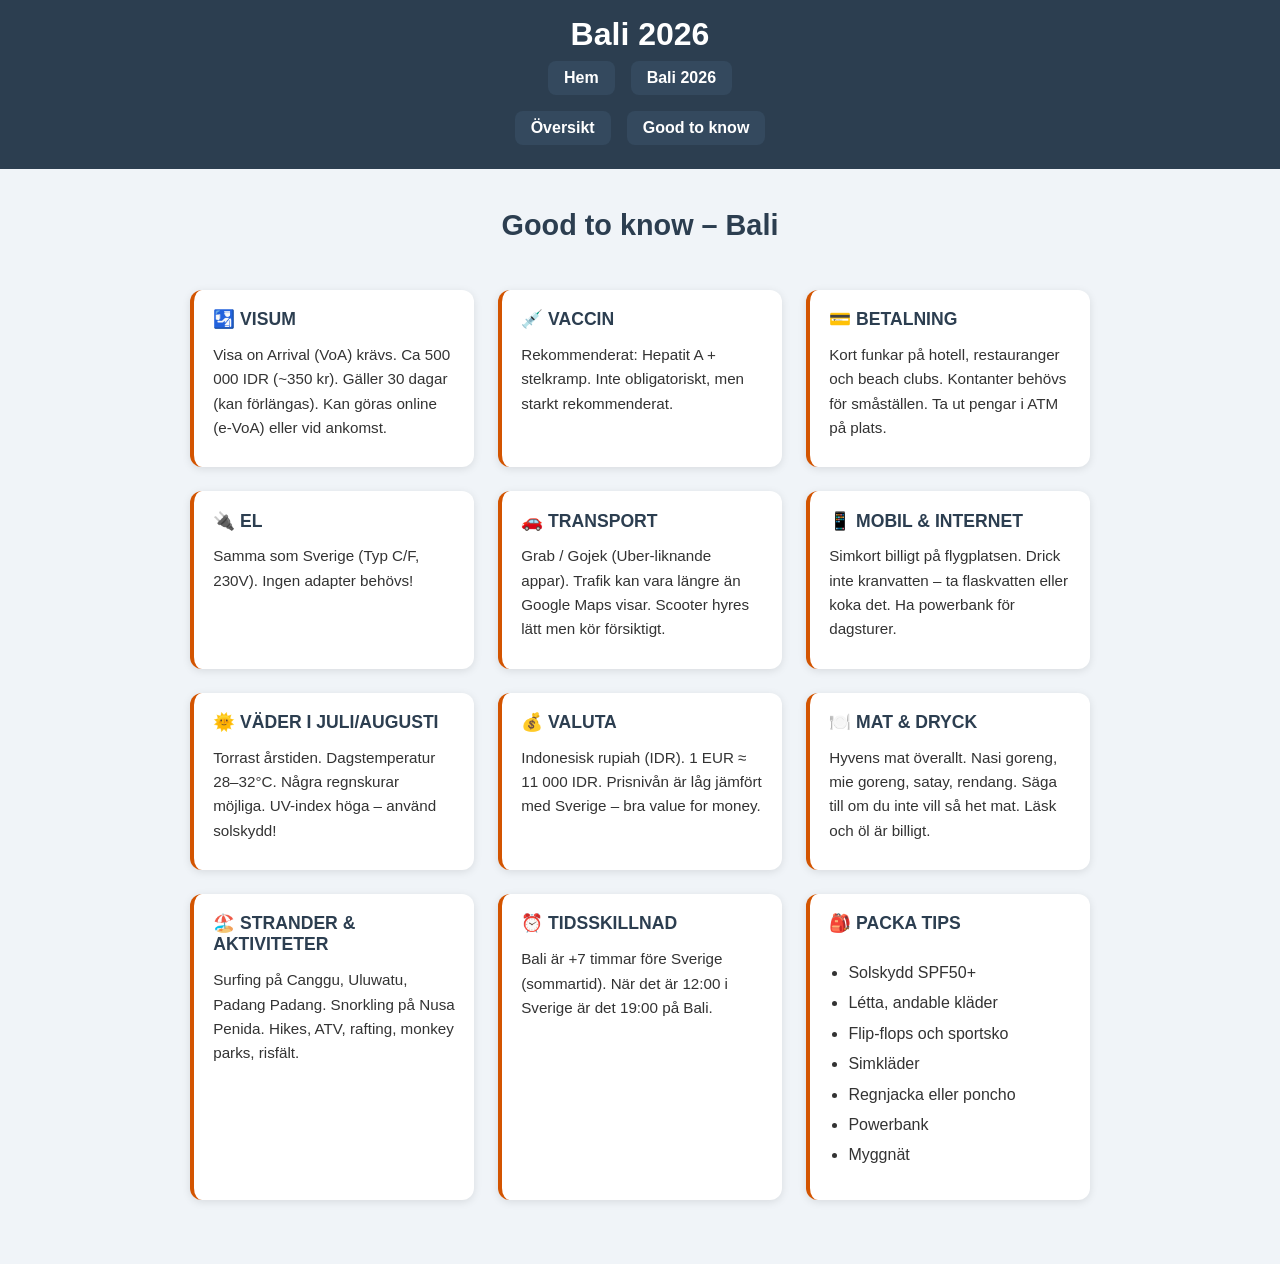
==== bali-info.html @ 6c1c3454 "add detaljer" ====
<!DOCTYPE html>
<html lang="sv">
<head>
  <meta charset="UTF-8" />
  <title>Good to know – Bali</title>
  <link rel="stylesheet" href="style.css" />
  <meta name="viewport" content="width=device-width, initial-scale=1.0" />
</head>
<body>
  <header>
    <h1>Bali 2026</h1>
    <nav>
      <a href="index.html">Hem</a>
      <a href="bali.html">Bali 2026</a>
    </nav>
    <nav class="subnav">
      <a href="bali.html">Översikt</a>
      <a href="bali-info.html">Good to know</a>
    </nav>
  </header>

  <main>
    <h2>Good to know – Bali</h2>

    <div class="facts-grid">
      <div class="fact-card">
        <h3>🛂 VISUM</h3>
        <p>Visa on Arrival (VoA) krävs. Ca 500 000 IDR (~350 kr). Gäller 30 dagar (kan förlängas). Kan göras online (e-VoA) eller vid ankomst.</p>
      </div>

      <div class="fact-card">
        <h3>💉 VACCIN</h3>
        <p>Rekommenderat: Hepatit A + stelkramp. Inte obligatoriskt, men starkt rekommenderat.</p>
      </div>

      <div class="fact-card">
        <h3>💳 BETALNING</h3>
        <p>Kort funkar på hotell, restauranger och beach clubs. Kontanter behövs för småställen. Ta ut pengar i ATM på plats.</p>
      </div>

      <div class="fact-card">
        <h3>🔌 EL</h3>
        <p>Samma som Sverige (Typ C/F, 230V). Ingen adapter behövs!</p>
      </div>

      <div class="fact-card">
        <h3>🚗 TRANSPORT</h3>
        <p>Grab / Gojek (Uber-liknande appar). Trafik kan vara längre än Google Maps visar. Scooter hyres lätt men kör försiktigt.</p>
      </div>

      <div class="fact-card">
        <h3>📱 MOBIL & INTERNET</h3>
        <p>Simkort billigt på flygplatsen. Drick inte kranvatten – ta flaskvatten eller koka det. Ha powerbank för dagsturer.</p>
      </div>

      <div class="fact-card">
        <h3>🌞 VÄDER I JULI/AUGUSTI</h3>
        <p>Torrast årstiden. Dagstemperatur 28–32°C. Några regnskurar möjliga. UV-index höga – använd solskydd!</p>
      </div>

      <div class="fact-card">
        <h3>💰 VALUTA</h3>
        <p>Indonesisk rupiah (IDR). 1 EUR ≈ 11 000 IDR. Prisnivån är låg jämfört med Sverige – bra value for money.</p>
      </div>

      <div class="fact-card">
        <h3>🍽️ MAT & DRYCK</h3>
        <p>Hyvens mat överallt. Nasi goreng, mie goreng, satay, rendang. Säga till om du inte vill så het mat. Läsk och öl är billigt.</p>
      </div>

      <div class="fact-card">
        <h3>🏖️ STRANDER & AKTIVITETER</h3>
        <p>Surfing på Canggu, Uluwatu, Padang Padang. Snorkling på Nusa Penida. Hikes, ATV, rafting, monkey parks, risfält.</p>
      </div>

      <div class="fact-card">
        <h3>⏰ TIDSSKILLNAD</h3>
        <p>Bali är +7 timmar före Sverige (sommartid). När det är 12:00 i Sverige är det 19:00 på Bali.</p>
      </div>

      <div class="fact-card">
        <h3>🎒 PACKA TIPS</h3>
        <ul style="margin: 0.5rem 0; padding-left: 1.2rem;">
          <li>Solskydd SPF50+</li>
          <li>Létta, andable kläder</li>
          <li>Flip-flops och sportsko</li>
          <li>Simkläder</li>
          <li>Regnjacka eller poncho</li>
          <li>Powerbank</li>
          <li>Myggnät</li>
        </ul>
      </div>
    </div>
  </main>
</body>
</html>
---- style.css ----
/* === Grundläggande styling === */
body {
    margin: 0;
    font-family: 'Segoe UI', sans-serif;
    background-color: #f0f4f8;
    color: #333;
}

/* === Header & navigation === */
header {
    position: sticky;
    top: 0;
    z-index: 1000;
    background-color: #2c3e50;
    color: white;
    padding: 1rem;
    text-align: center;
}

header h1 {
    margin: 0;
    font-size: 2rem;
}

/* === Huvudmeny (Home / Bali) === */
nav {
    display: flex;
    flex-wrap: wrap;
    justify-content: center;
    gap: 1rem;
    padding: 0.5rem 1rem;
    background-color: #2c3e50;
}

nav a {
    color: white;
    background-color: #34495e;
    padding: 0.5rem 1rem;
    border-radius: 8px;
    text-decoration: none;
    font-weight: bold;
    transition: background-color 0.3s;
}

nav a:hover {
    background-color: #1a252f;
}

/* === Undermeny (Bali-sektioner) === */
.subnav {
    position: sticky;
    top: 100px;
    z-index: 999;
    display: flex;
    flex-wrap: wrap;
    justify-content: center;
    gap: 1rem;
    background-color: #2c3e50;
    padding: 0.5rem 1rem;
}

.subnav a {
    color: white;
    background-color: #34495e;
    padding: 0.5rem 1rem;
    border-radius: 8px;
    text-decoration: none;
    font-weight: bold;
    transition: background-color 0.3s;
}

.subnav a:hover {
    background-color: #1a252f;
}

/* === Main content === */
main {
    padding: 1rem;
    text-align: center;
    max-width: 1200px;
    margin: 0 auto;
}

main h2 {
    font-size: 1.8rem;
    color: #2c3e50;
    margin: 1.5rem 0 1rem 0;
}

main h3 {
    font-size: 1.3rem;
    color: #34495e;
    margin: 1.2rem 0 0.5rem 0;
}

main ul {
    text-align: left;
    display: inline-block;
    max-width: 600px;
    margin: 0.5rem auto;
}

main li {
    margin: 0.4rem 0;
    line-height: 1.6;
}

/* === Centrera bilder === */
img.center {
    max-width: 100%;
    height: auto;
    border-radius: 10px;
    box-shadow: 0 4px 12px rgba(0, 0, 0, 0.2);
    margin: 1rem auto;
    display: block;
}

/* === Timer-stil === */
.timer {
    font-size: 1.5rem;
    font-weight: bold;
    margin: 2rem 0;
    color: #d35400;
    padding: 1rem;
    background-color: #fff8e7;
    border-radius: 8px;
    border-left: 4px solid #d35400;
}

/* === Fakta-kort (Good to know) === */
.facts-grid {
    display: grid;
    grid-template-columns: 1fr;
    gap: 1.5rem;
    max-width: 900px;
    margin: 2rem auto;
    padding: 1rem;
    text-align: left;
}

@media (min-width: 600px) {
    .facts-grid {
        grid-template-columns: 1fr 1fr;
    }
}

@media (min-width: 1000px) {
    .facts-grid {
        grid-template-columns: 1fr 1fr 1fr;
    }
}

.fact-card {
    background-color: #fff;
    border-radius: 12px;
    padding: 1.2rem;
    box-shadow: 0 2px 8px rgba(0, 0, 0, 0.1);
    border-left: 4px solid #d35400;
    transition: transform 0.3s, box-shadow 0.3s;
}

.fact-card:hover {
    transform: translateY(-5px);
    box-shadow: 0 4px 15px rgba(0, 0, 0, 0.15);
}

.fact-card h3 {
    margin-top: 0;
    margin-bottom: 0.8rem;
    font-size: 1.1rem;
    color: #2c3e50;
}

.fact-card p {
    margin: 0.5rem 0;
    line-height: 1.6;
    font-size: 0.95rem;
}

.fact-card ul {
    margin: 0.5rem 0;
    padding-left: 1.5rem;
}

.fact-card li {
    margin: 0.3rem 0;
}

/* === Responsiv anpassning för små skärmar === */
@media (max-width: 600px) {
    header h1 {
        font-size: 1.5rem;
    }

    nav a, .subnav a {
        font-size: 0.9rem;
        padding: 0.4rem 0.8rem;
    }

    main {
        padding: 0.8rem;
    }

    main h2 {
        font-size: 1.4rem;
    }

    main h3 {
        font-size: 1.1rem;
    }

    .timer {
        font-size: 1.2rem;
    }

    .facts-grid {
        grid-template-columns: 1fr;
    }
}

/* === Link styling === */
a {
    color: #d35400;
    text-decoration: none;
}

a:hover {
    text-decoration: underline;
}
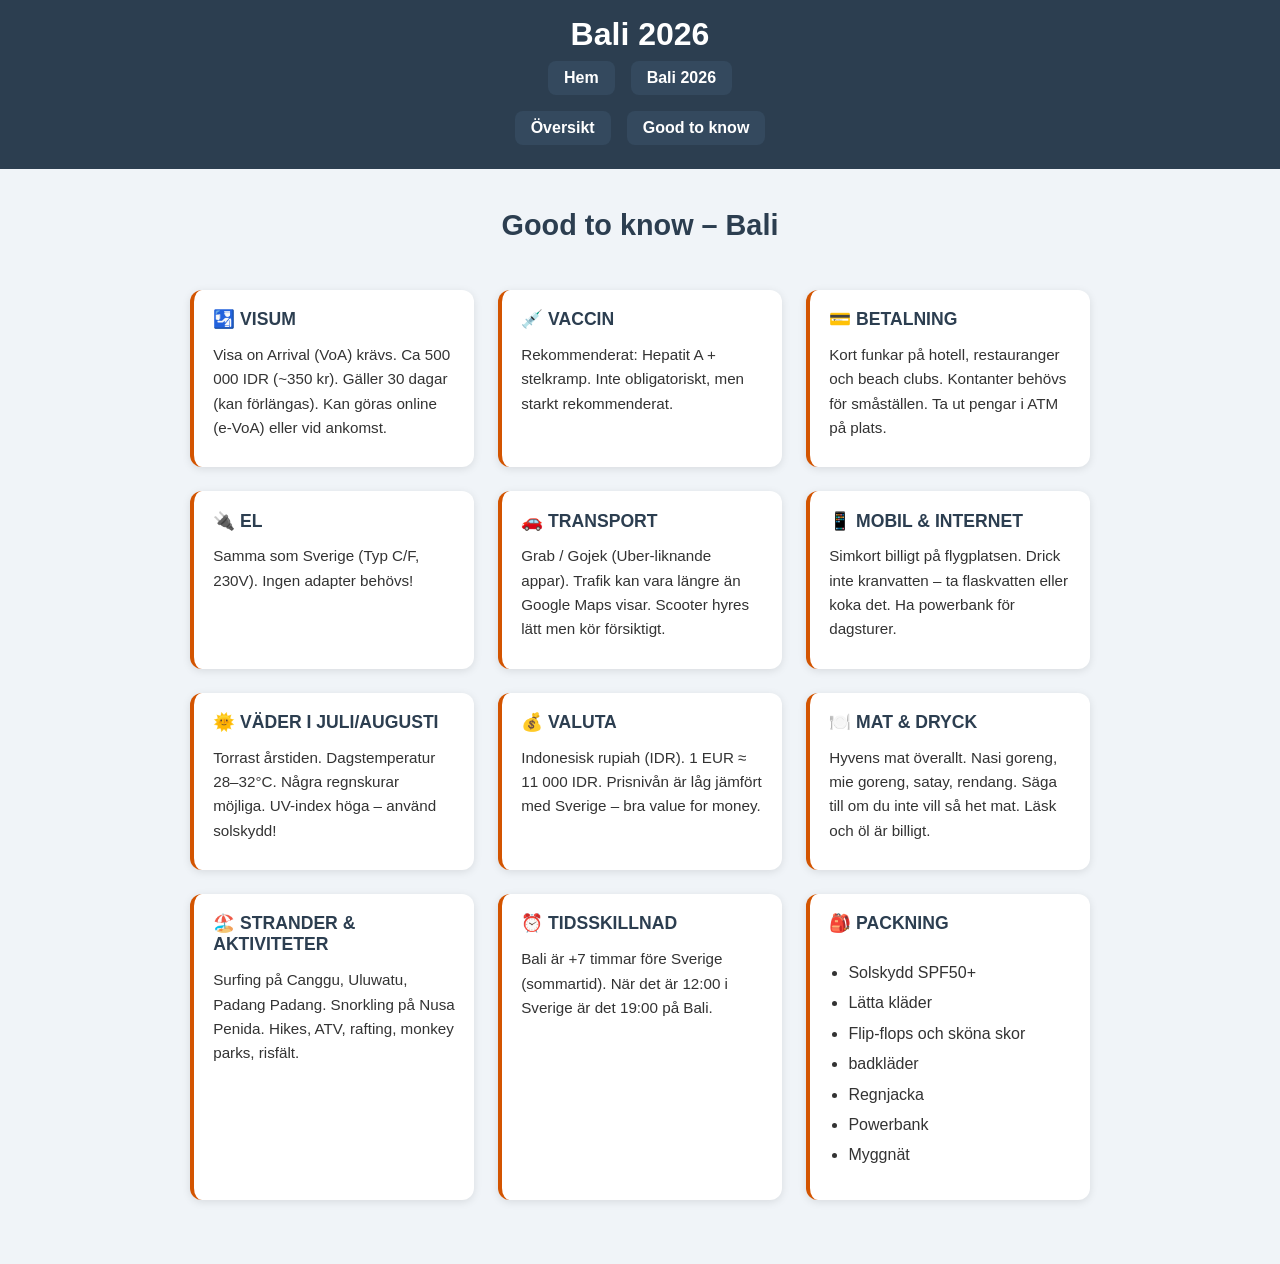
==== commit 64686588: "add detaljer" ====
--- a/bali-info.html
+++ b/bali-info.html
@@ -79,13 +79,13 @@
       </div>
 
       <div class="fact-card">
-        <h3>🎒 PACKA TIPS</h3>
+        <h3>🎒 PACKNING</h3>
         <ul style="margin: 0.5rem 0; padding-left: 1.2rem;">
           <li>Solskydd SPF50+</li>
-          <li>Létta, andable kläder</li>
-          <li>Flip-flops och sportsko</li>
-          <li>Simkläder</li>
-          <li>Regnjacka eller poncho</li>
+          <li>Lätta kläder</li>
+          <li>Flip-flops och sköna skor</li>
+          <li>badkläder</li>
+          <li>Regnjacka</li>
           <li>Powerbank</li>
           <li>Myggnät</li>
         </ul>
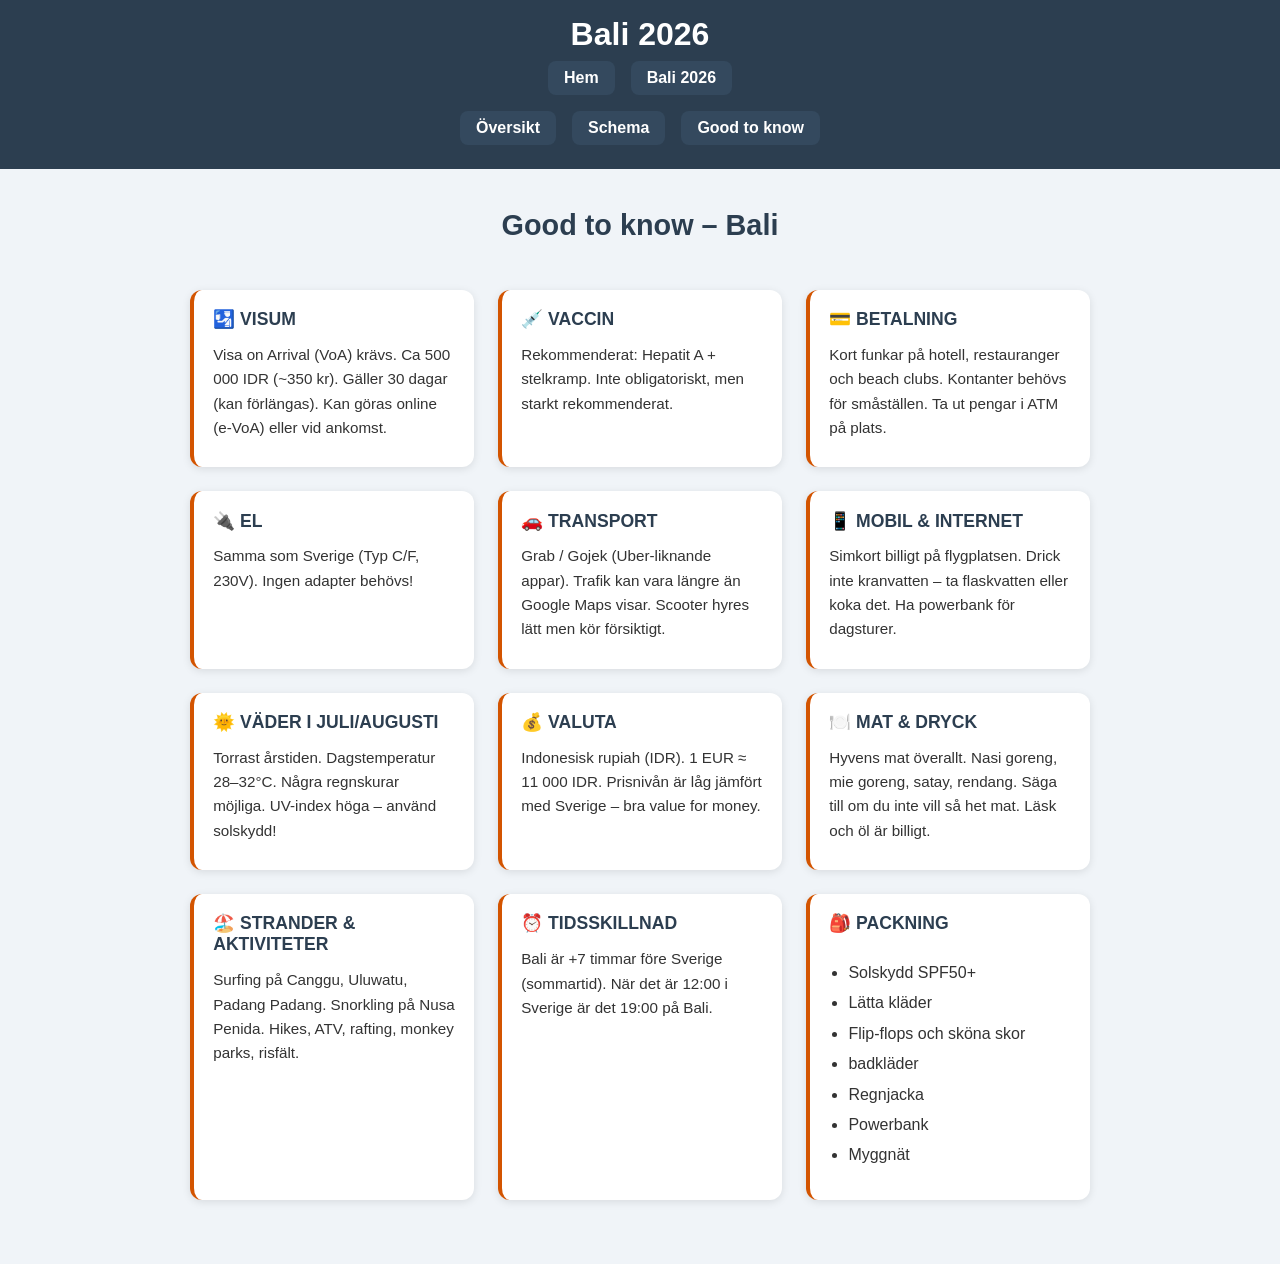
==== commit a63a85e5: "add detaljer" ====
--- a/bali-info.html
+++ b/bali-info.html
@@ -15,6 +15,7 @@
     </nav>
     <nav class="subnav">
       <a href="bali.html">Översikt</a>
+      <a href="bali-schema.html">Schema</a>
       <a href="bali-info.html">Good to know</a>
     </nav>
   </header>
--- a/style.css
+++ b/style.css
@@ -186,6 +186,43 @@
     margin: 0.3rem 0;
 }
 
+/* === Kartsektion === */
+.map-section {
+    margin-top: 3rem;
+    padding: 1rem;
+    background-color: #f9f9f9;
+    border-top: 2px solid #ddd;
+    border-radius: 1rem;
+    max-width: 1000px;
+    margin-left: auto;
+    margin-right: auto;
+}
+
+.map-section h2 {
+    margin-bottom: 1rem;
+    font-size: 1.5rem;
+    text-align: center;
+}
+
+.map-container {
+    position: relative;
+    overflow: hidden;
+    padding-bottom: 56.25%; /* 16:9 ratio */
+    height: 0;
+    border-radius: 0.5rem;
+    box-shadow: 0 2px 10px rgba(0, 0, 0, 0.1);
+}
+
+.map-container iframe {
+    position: absolute;
+    top: 0;
+    left: 0;
+    width: 100%;
+    height: 100%;
+    border: 0;
+    border-radius: 0.5rem;
+}
+
 /* === Responsiv anpassning för små skärmar === */
 @media (max-width: 600px) {
     header h1 {
